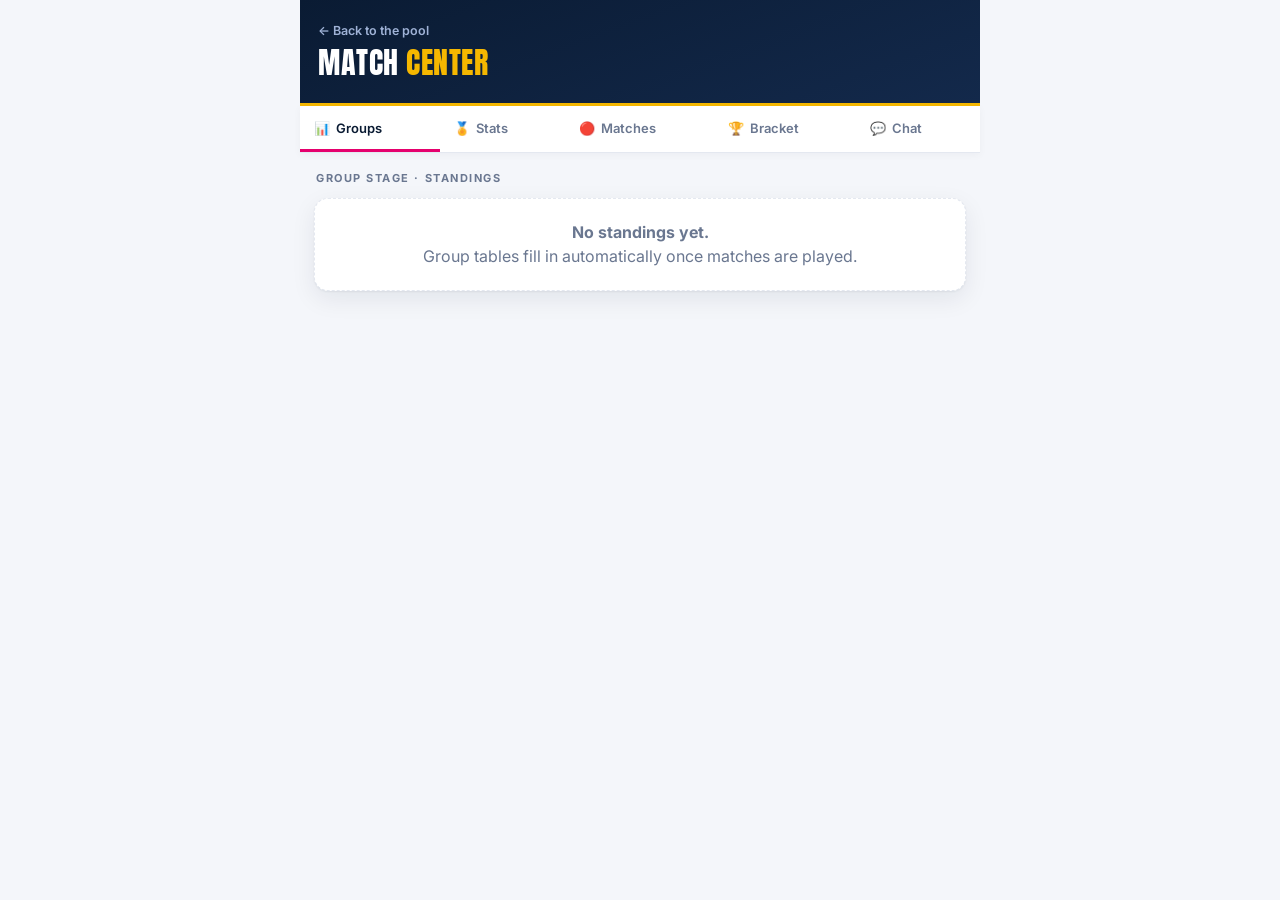
==== features.html @ 84d19846 "Add Match Center (features.html) with real free-tier data - New Match Center page: Groups, Stats, Ma" ====
<!doctype html>
<meta charset="utf-8">
<meta name="viewport" content="width=device-width, initial-scale=1, viewport-fit=cover">
<title>Match Center · World Cup 2026</title>
<link rel="preconnect" href="https://fonts.googleapis.com">
<link rel="preconnect" href="https://fonts.gstatic.com" crossorigin>
<link href="https://fonts.googleapis.com/css2?family=Anton&family=Inter:wght@400;500;600;700;800&display=swap" rel="stylesheet">
<link rel="stylesheet" href="styles/features.css">

<div class="wrap">
  <header class="board">
    <a class="back" href="index.html">← Back to the pool</a>
    <h1>Match <span class="yr">Center</span></h1>
  </header>
  <nav class="tabs" id="tabs" role="tablist"></nav>
  <main id="feature-view"></main>
</div>

<script>
"use strict";

/* ============================================================
   Real data is generated server-side by the GitHub Action
   (scripts/fetch-features.js) into data/*.json, then read here.
   Everything is empty until the tournament is played.
   ============================================================ */

var view = document.getElementById("feature-view");

// ---- small helpers ----
function eyebrow(t){ return '<div class="eyebrow">'+t+'</div>'; }
function emptyState(msg){ return '<div class="empty">'+msg+'</div>'; }
function crest(t){ return t && t.crest ? '<img class="crest" src="'+t.crest+'" alt="" loading="lazy">' : '<span class="crest ph"></span>'; }
function num(x){ return x==null ? '–' : x; }
function sign(x){ if(x==null) return '0'; return (x>0?'+':'')+x; }
function formB(form){
  return '<div class="form-row">'+(form||[]).map(function(x){
    var c=String(x).toLowerCase();
    return '<span class="badge '+c+'">'+x+'</span>';
  }).join("")+'</div>';
}
function fmtDate(s){
  if(!s) return '';
  var d=new Date(s);
  return d.toLocaleDateString(undefined,{month:'short',day:'numeric'})
    +' '+d.toLocaleTimeString(undefined,{hour:'2-digit',minute:'2-digit'});
}
async function loadJSON(url){
  try{ var r=await fetch(url,{cache:'no-store'}); if(!r.ok) return null; return await r.json(); }
  catch(e){ return null; }
}

/* ============================================================
   GROUP STAGE DASHBOARD  (data/standings.json)
   ============================================================ */
async function renderGroups(){
  view.innerHTML = eyebrow('Group stage · standings') + emptyState('Loading…');
  var d = await loadJSON('data/standings.json');
  var groups = d && d.groups || [];
  if(!groups.length){
    view.innerHTML = eyebrow('Group stage · standings')
      + emptyState('<b>No standings yet.</b><br>Group tables fill in automatically once matches are played.');
    return;
  }
  var html = groups.map(function(g){
    var rows = (g.table||[]).map(function(t,i){
      return '<tr class="'+(i<2?'qual':'')+'">'
        +'<td class="lft pos">'+(i+1)+'</td>'
        +'<td class="lft"><span class="tm">'+crest(t)+(t.name||t.tla||'')+'</span></td>'
        +'<td class="nums">'+num(t.played)+'</td>'
        +'<td class="nums">'+sign(t.gd)+'</td>'
        +'<td class="nums pts">'+num(t.points)+'</td>'
        +'<td>'+formB(t.form)+'</td></tr>';
    }).join("");
    return '<section class="card group"><h3><span class="tag">Group '+g.name+'</span></h3>'
      +'<table class="standings"><thead><tr><th class="lft">#</th><th class="lft">Team</th>'
      +'<th>P</th><th>GD</th><th>Pts</th><th>Form</th></tr></thead><tbody>'+rows+'</tbody></table></section>';
  }).join("");
  view.innerHTML = eyebrow('Group stage · standings') + html;
}

/* ============================================================
   GLOBAL STATS  (data/scorers.json) — cards have no free source
   ============================================================ */
function lb(title, rows, fmt){
  var body = rows.map(function(r,i){
    var medal = i<3 ? ["🥇","🥈","🥉"][i] : (i+1);
    return '<div class="lb-row'+(i<3?' top':'')+'"><div class="lb-rank">'+medal+'</div>'
      +'<div class="lb-who"><div class="nm">'+(r.name||'')+'</div><div class="tm">'+crest(r)+' '+(r.team||'')+'</div></div>'
      +'<div class="lb-val">'+fmt(r)+'</div></div>';
  }).join("");
  return '<section class="card lb"><h3>'+title+'</h3>'+body+'</section>';
}
function lbEmpty(title, msg){
  return '<section class="card lb"><h3>'+title+'</h3><div class="lb-empty">'+msg+'</div></section>';
}
async function renderStats(){
  view.innerHTML = eyebrow('Global stats · leaderboards') + emptyState('Loading…');
  var d = await loadJSON('data/scorers.json');
  var s = d && d.scorers || [];
  var scorers = s.filter(function(x){return x.goals>0;}).sort(function(a,b){return b.goals-a.goals;}).slice(0,10);
  var assists = s.filter(function(x){return x.assists>0;}).sort(function(a,b){return b.assists-a.assists;}).slice(0,10);
  var html = eyebrow('Global stats · leaderboards');
  html += scorers.length ? lb('⚽ Top scorers', scorers, function(r){return r.goals+'<small>g</small>';})
                         : lbEmpty('⚽ Top scorers', 'No goals scored yet.');
  html += assists.length ? lb('🅰️ Top assists', assists, function(r){return r.assists+'<small>a</small>';})
                         : lbEmpty('🅰️ Top assists', 'No assists recorded yet.');
  html += lbEmpty('🟨 Most cards', 'Card stats aren’t available on the free data plan.');
  view.innerHTML = html;
}

/* ============================================================
   MATCH HUB  (data/matches.json) — real fixtures/results.
   Lineups & minute-by-minute timelines need a premium source.
   ============================================================ */
function matchRow(m){
  var hs=m.home.score, as=m.away.score, played = hs!=null && as!=null;
  var live = m.status==='IN_PLAY' || m.status==='PAUSED';
  var st = live ? '🔴 LIVE' : (m.status==='FINISHED' ? 'FT' : fmtDate(m.utcDate));
  var winH = m.winner==='HOME_TEAM', winA = m.winner==='AWAY_TEAM';
  return '<div class="mrow">'
    +'<div class="mt'+(winH?' win':'')+'">'+crest(m.home)+'<span class="nm">'+(m.home.name||'TBD')+'</span></div>'
    +'<div class="msc">'+(played ? hs+' – '+as : 'v')+'<div class="mst'+(live?' live':'')+'">'+st+'</div></div>'
    +'<div class="mt rev'+(winA?' win':'')+'">'+crest(m.away)+'<span class="nm">'+(m.away.name||'TBD')+'</span></div>'
    +'</div>';
}
async function renderHub(){
  view.innerHTML = eyebrow('Matches') + emptyState('Loading…');
  var d = await loadJSON('data/matches.json');
  var ms = d && d.matches || [];
  if(!ms.length){
    view.innerHTML = eyebrow('Matches')
      + emptyState('<b>No fixtures yet.</b><br>Matches appear here as soon as the schedule is published.');
    return;
  }
  ms = ms.slice().sort(function(a,b){ return new Date(a.utcDate)-new Date(b.utcDate); });
  // Show live/today first by simple date order; cap the list so it stays light.
  var rows = ms.slice(0,60).map(matchRow).join("");
  view.innerHTML = eyebrow('Matches · fixtures & results')
    + '<div class="card note">🔴 Live lineups and minute-by-minute timelines aren’t available on the free data plan — showing real fixtures, scores and status instead.</div>'
    + '<div class="match-list">' + rows + '</div>';
}

/* ============================================================
   TOURNAMENT BRACKET — official 2026 structure (placeholder
   seeds). Real knockout results slot in once that stage begins.
   ============================================================ */
var BRACKET = {
  left: {
    "Round of 32": [["1E","3ABCDF","M74"],["1I","3CDFGH","M77"],["2A","2B","M73"],["1F","2C","M75"],["2K","2L","M83"],["1H","2J","M84"],["1D","3BEFIJ","M81"],["1G","3AEHIJ","M82"]],
    "Round of 16": [["W74","W77","M89"],["W73","W75","M90"],["W83","W84","M93"],["W81","W82","M94"]],
    "Quarter-final": [["W89","W90","M97"],["W93","W94","M98"]],
    "Semi-final": [["W97","W98","M101"]]
  },
  right: {
    "Semi-final": [["W99","W100","M102"]],
    "Quarter-final": [["W91","W92","M99"],["W95","W96","M100"]],
    "Round of 16": [["W76","W78","M91"],["W79","W80","M92"],["W86","W88","M95"],["W85","W87","M96"]],
    "Round of 32": [["1C","2F","M76"],["2E","2I","M78"],["1A","3CEFHI","M79"],["1L","3EHIJK","M80"],["1J","2H","M86"],["2D","2G","M88"],["1B","3EFGIJ","M85"],["1K","3DEIJL","M87"]]
  },
  final: ["W101","W102","M104"]
};
function matchBox(m, isFinal){
  var o=m[3]||{}, s1=(o.s1!=null?o.s1:"–"), s2=(o.s2!=null?o.s2:"–");
  return '<div class="match'+(isFinal?' final-match':'')+'">'
    +'<div class="slot'+(o.winner==="a"?" win":"")+'"><span class="nm">'+m[0]+'</span><span class="sc">'+s1+'</span></div>'
    +'<div class="slot'+(o.winner==="b"?" win":"")+'"><span class="nm">'+m[1]+'</span><span class="sc">'+s2+'</span></div>'
    +'<div class="mcode">'+m[2]+'</div></div>';
}
function column(title, matches){
  return '<div class="round"><div class="round-title">'+title+'</div>'
    + matches.map(function(m){return matchBox(m,false);}).join("") + '</div>';
}
function renderBracket(){
  var L=BRACKET.left, R=BRACKET.right;
  var cols = [
    column("Round of 32", L["Round of 32"]),
    column("Round of 16", L["Round of 16"]),
    column("Quarter-final", L["Quarter-final"]),
    column("Semi-final", L["Semi-final"]),
    '<div class="round center"><div class="final-label">🏆 Final</div>'+matchBox(BRACKET.final,true)+'</div>',
    column("Semi-final", R["Semi-final"]),
    column("Quarter-final", R["Quarter-final"]),
    column("Round of 16", R["Round of 16"]),
    column("Round of 32", R["Round of 32"])
  ];
  view.innerHTML = eyebrow('Knockout bracket · official 2026 structure')
    + '<div class="card note">Seeds (e.g. <b>1E</b> = winner of Group E, <b>3ABCDF</b> = a third-placed team) and results fill in as the knockout stage is played.</div>'
    + '<div class="bracket-wrap"><div class="bracket">'+cols.join("")+'</div></div>';
}

/* ============================================================
   CHAT — local only (no backend). Messages live in this browser.
   ============================================================ */
var ME = "You";
var CHAT = [];   // starts empty — no fake messages
function pad2(n){ n=""+n; return n.length<2?"0"+n:n; }
function nowHM(){ var d=new Date(); return pad2(d.getHours())+":"+pad2(d.getMinutes()); }
function escapeHtml(s){ return s.replace(/[&<>"]/g,function(c){return {"&":"&amp;","<":"&lt;",">":"&gt;",'"':"&quot;"}[c];}); }
function msgNode(m){
  return '<div class="msg'+(m.user===ME?" me":"")+'"><div class="meta"><b>'+m.user+'</b> · '+m.ts+'</div>'
    +'<div class="txt">'+escapeHtml(m.text)+'</div></div>';
}
function renderChat(){
  var msgs = CHAT.length ? CHAT.map(msgNode).join("") : '<div class="chat-hint">No messages yet — say something! (Stored only in this browser.)</div>';
  view.innerHTML = eyebrow('Pool chat · local only')
    +'<div class="chat"><div class="chat-msgs" id="chatMsgs">'+msgs+'</div>'
    +'<form class="chat-input" id="chatForm">'
    +'<input id="chatIn" type="text" placeholder="Message the pool…" autocomplete="off" maxlength="240">'
    +'<button type="submit">Send</button></form></div>';
  var box=document.getElementById("chatMsgs"); box.scrollTop=box.scrollHeight;
  document.getElementById("chatForm").onsubmit=function(e){
    e.preventDefault();
    var inp=document.getElementById("chatIn"), txt=inp.value.trim(); if(!txt) return;
    CHAT.push({user:ME,ts:nowHM(),text:txt}); inp.value="";
    var b=document.getElementById("chatMsgs");
    if(CHAT.length===1) b.innerHTML="";
    b.insertAdjacentHTML("beforeend", msgNode(CHAT[CHAT.length-1]));
    b.scrollTop=b.scrollHeight; inp.focus();
  };
}

/* ============================================================
   TABS / ROUTER
   ============================================================ */
function renderSoon(tab){ return function(){ view.innerHTML = emptyState('<b>'+tab.icon+' '+tab.label+'</b><br>Coming soon.'); }; }
var TABS = [
  {key:"groups",  label:"Groups",    icon:"📊", render:renderGroups},
  {key:"stats",   label:"Stats",     icon:"🏅", render:renderStats},
  {key:"hub",     label:"Matches",   icon:"🔴", render:renderHub},
  {key:"bracket", label:"Bracket",   icon:"🏆", render:renderBracket},
  {key:"chat",    label:"Chat",      icon:"💬", render:renderChat}
];
var nav = document.getElementById("tabs");
function show(key){
  var tab = TABS.filter(function(t){return t.key===key;})[0] || TABS[0];
  [].forEach.call(nav.children, function(b){ b.setAttribute("aria-selected", b.dataset.tab===tab.key?"true":"false"); });
  location.hash = tab.key;
  (tab.render || renderSoon(tab))();
  window.scrollTo(0,0);
}
TABS.forEach(function(t){
  var b=document.createElement("button");
  b.dataset.tab=t.key; b.setAttribute("role","tab");
  b.innerHTML='<span class="ico">'+t.icon+'</span>'+t.label;
  b.onclick=function(){ show(t.key); };
  nav.appendChild(b);
});
var start=(location.hash||"").replace("#","");
show(TABS.some(function(t){return t.key===start;}) ? start : "groups");
</script>
---- styles/features.css ----
/* ============================================================
   features.css — shared styles for the Match Center page.
   Reuses the same color tokens as the pool page for a consistent look.
   ============================================================ */
:root{
  --ink:#0A1B33; --ink-2:#13294B; --surface:#FFFFFF; --paper:#F4F6FA;
  --line:#E4E8F0; --muted:#6A7790; --gold:#F5B700; --green:#16B57F;
  --pink:#E5006D; --blue:#2F6BFF; --red:#E5484D;
  --shadow:0 1px 2px rgba(10,27,51,.06), 0 8px 24px rgba(10,27,51,.08);
}
*{box-sizing:border-box}
html,body{margin:0}
body{
  font-family:Inter,system-ui,-apple-system,Segoe UI,Roboto,sans-serif;
  color:var(--ink); background:var(--paper); line-height:1.45;
  -webkit-font-smoothing:antialiased;
}
.wrap{max-width:680px;margin:0 auto;min-height:100vh;background:var(--paper)}
.nums{font-variant-numeric:tabular-nums}

/* ---- Header ---- */
header.board{
  background:linear-gradient(160deg,var(--ink),var(--ink-2));
  color:#fff; padding:18px; border-bottom:3px solid var(--gold);
}
header.board h1{font-family:Anton,Inter,sans-serif;font-weight:400;margin:0;
  font-size:30px;letter-spacing:.5px;text-transform:uppercase}
header.board .yr{color:var(--gold)}
header.board a.back{color:#9FB2D6;text-decoration:none;font-size:12.5px;font-weight:600}

/* ---- Tabs (scrollable on mobile) ---- */
nav.tabs{position:sticky;top:0;z-index:20;display:flex;overflow-x:auto;
  background:var(--surface);border-bottom:1px solid var(--line);
  box-shadow:0 2px 8px rgba(10,27,51,.04);scrollbar-width:none}
nav.tabs::-webkit-scrollbar{display:none}
nav.tabs button{flex:1 0 auto;appearance:none;border:0;background:none;cursor:pointer;
  padding:13px 14px 11px;font:inherit;font-weight:600;font-size:13px;color:var(--muted);
  border-bottom:3px solid transparent;white-space:nowrap;display:flex;gap:6px;align-items:center}
nav.tabs button[aria-selected="true"]{color:var(--ink);border-bottom-color:var(--pink)}

main{padding:16px 14px 48px}
.eyebrow{font-size:11px;letter-spacing:.14em;text-transform:uppercase;
  color:var(--muted);font-weight:700;margin:2px 2px 12px}
.empty{background:var(--surface);border:1px dashed var(--line);border-radius:14px;
  padding:22px;text-align:center;color:var(--muted);box-shadow:var(--shadow)}
.card{background:var(--surface);border:1px solid var(--line);border-radius:14px;
  box-shadow:var(--shadow);margin-bottom:14px;overflow:hidden}

/* ---- Form / result badges (shared) ---- */
.badge{display:inline-flex;align-items:center;justify-content:center;width:20px;height:20px;
  border-radius:6px;font-size:11px;font-weight:800;color:#fff}
.badge.w{background:var(--green)} .badge.d{background:#9AA7BD} .badge.l{background:var(--red)}

/* ============================================================
   1) GROUP STAGE DASHBOARD
   ============================================================ */
.group{padding:12px 14px}
.group h3{margin:0 0 8px;font-size:14px;display:flex;align-items:center;gap:8px}
.group h3 .tag{background:var(--ink);color:#fff;border-radius:6px;font-size:11px;
  padding:2px 8px;font-family:Anton}
table.standings{width:100%;border-collapse:collapse;font-size:13px}
table.standings th{font-size:10.5px;text-transform:uppercase;letter-spacing:.08em;
  color:var(--muted);text-align:right;padding:4px 6px;font-weight:700}
table.standings th.lft,table.standings td.lft{text-align:left}
table.standings td{padding:7px 6px;text-align:right;border-top:1px solid var(--line)}
table.standings tr.qual td{background:rgba(22,181,127,.06)}
table.standings .pos{color:var(--muted);font-weight:700;width:18px}
table.standings .tm{display:flex;align-items:center;gap:7px;font-weight:600}
table.standings .pts{font-weight:800}
.form-row{display:flex;gap:3px;justify-content:flex-end}
.hint{font-size:11px;color:var(--muted);margin-top:8px;display:flex;gap:6px;align-items:center}
.hint .dot{width:7px;height:7px;border-radius:50%;background:var(--gold)}
.hint.go .dot{background:var(--green)}

/* ============================================================
   3) TOURNAMENT BRACKET
   Desktop: horizontal mirrored layout (R32 → … → Final → … → R32).
   Mobile : rounds stack vertically.
   ============================================================ */
.bracket-wrap{overflow-x:auto;-webkit-overflow-scrolling:touch;padding:4px 2px 12px}
.bracket{display:flex;gap:10px;align-items:stretch;min-width:min-content}
.round{display:flex;flex-direction:column;justify-content:space-around;gap:8px;min-width:128px}
.round.center{justify-content:center;min-width:150px}
.round-title{font-size:10px;text-transform:uppercase;letter-spacing:.08em;
  color:var(--muted);font-weight:700;text-align:center;margin-bottom:2px}
.match{background:var(--surface);border:1px solid var(--line);border-radius:10px;
  box-shadow:var(--shadow);overflow:hidden}
.match .slot{display:flex;align-items:center;gap:6px;padding:6px 8px;font-size:12px;font-weight:600}
.match .slot + .slot{border-top:1px solid var(--line)}
.match .slot .nm{flex:1;white-space:nowrap;overflow:hidden;text-overflow:ellipsis}
.match .slot .sc{font-variant-numeric:tabular-nums;color:var(--muted);min-width:16px;text-align:center}
.match .slot.win{background:rgba(22,181,127,.12)}
.match .slot.win .nm{font-weight:800;color:var(--ink)}
.match .mcode{font-size:9px;color:var(--muted);text-align:center;padding:2px 0 3px}
.match.final-match{border-color:var(--gold);box-shadow:0 0 0 2px rgba(245,183,0,.25),var(--shadow)}
.final-label{text-align:center;font-family:Anton,Inter,sans-serif;font-size:18px;margin:0 0 6px}

@media (max-width:760px){
  .bracket{flex-direction:column}
  .round{min-width:0;width:100%;justify-content:flex-start;gap:8px;
    border-top:1px solid var(--line);padding-top:10px}
  .round:first-child{border-top:0}
  .round-title{text-align:left;font-size:12px;color:var(--ink)}
}

/* ============================================================
   4) GLOBAL STATS (leaderboards)
   ============================================================ */
.lb{padding:4px 0 6px}
.lb h3{margin:10px 14px 4px;font-size:14px}
.lb-row{display:flex;align-items:center;gap:10px;padding:8px 14px;border-top:1px solid var(--line)}
.lb h3 + .lb-row{border-top:0}
.lb-rank{width:26px;text-align:center;font-weight:800;color:var(--muted);font-size:14px}
.lb-who{flex:1;min-width:0}
.lb-who .nm{font-weight:700;font-size:13px;white-space:nowrap;overflow:hidden;text-overflow:ellipsis}
.lb-who .tm{font-size:11px;color:var(--muted)}
.lb-val{font-family:Anton,Inter,sans-serif;font-size:18px}
.lb-val small{font-size:10px;color:var(--muted);margin-left:1px}
.lb-row.top{background:rgba(245,183,0,.07)}
.lb-row.top .lb-val{color:var(--pink)}
.cy,.cr{display:inline-block;min-width:18px;text-align:center;border-radius:5px;
  font-size:12px;font-weight:800;padding:1px 4px;margin-left:3px}
.cy{background:#FCE38A;color:#7a5b00} .cr{background:#F2B8BA;color:#8a1418}

/* ============================================================
   1) LIVE MATCH HUB
   ============================================================ */
.mchips{display:flex;gap:8px;overflow-x:auto;padding-bottom:10px;scrollbar-width:none}
.mchips::-webkit-scrollbar{display:none}
.mchip{flex:0 0 auto;border:1px solid var(--line);background:var(--surface);border-radius:999px;
  padding:6px 12px;font:inherit;font-weight:700;font-size:13px;cursor:pointer}
.mchip.on{border-color:var(--pink);color:var(--ink);box-shadow:0 0 0 2px rgba(229,0,109,.15)}
.hub{padding:14px}
.hub-score{display:flex;align-items:center;justify-content:space-between;gap:8px;margin-bottom:6px}
.hs-team{display:flex;flex-direction:column;align-items:center;gap:4px;flex:1;font-size:26px}
.hs-team span{font-size:12px;font-weight:700;text-align:center}
.hs-sc{font-family:Anton,Inter,sans-serif;font-size:30px;text-align:center;line-height:1}
.hs-sc small{color:var(--muted)}
.hs-st{font-size:11px;color:var(--red);font-weight:700;font-family:Inter,sans-serif;margin-top:4px}
.lineups{display:flex;gap:10px;border-top:1px solid var(--line);padding-top:12px}
.lineup{flex:1;min-width:0}
.lu-team{font-weight:800;font-size:12px;margin-bottom:6px}
.pos{margin-bottom:7px}
.pos-l{display:block;font-size:9.5px;letter-spacing:.08em;text-transform:uppercase;
  color:var(--muted);font-weight:700;margin-bottom:3px}
.pl{display:inline-block;font-size:11.5px;background:var(--paper);border:1px solid var(--line);
  border-radius:6px;padding:2px 6px;margin:0 3px 3px 0}
.tl-title{font-weight:800;font-size:12px;margin:14px 0 6px;border-top:1px solid var(--line);padding-top:12px}
.timeline{display:flex;flex-direction:column;gap:4px}
.ev{display:flex;align-items:center;gap:8px;font-size:12.5px;padding:5px 8px;border-radius:8px}
.ev .min{font-variant-numeric:tabular-nums;color:var(--muted);min-width:30px;font-weight:700}
.ev.goal{background:rgba(22,181,127,.12);font-weight:700}
.ev.a{flex-direction:row-reverse;text-align:right}

/* ============================================================
   5) CHAT FEED
   ============================================================ */
.chat{display:flex;flex-direction:column;height:62vh;background:var(--surface);
  border:1px solid var(--line);border-radius:14px;box-shadow:var(--shadow);overflow:hidden}
.chat-msgs{flex:1;overflow-y:auto;padding:12px;display:flex;flex-direction:column;gap:8px}
.msg{max-width:82%;align-self:flex-start;background:var(--paper);border:1px solid var(--line);
  border-radius:12px;padding:7px 10px}
.msg.me{align-self:flex-end;background:rgba(229,0,109,.08);border-color:rgba(229,0,109,.25)}
.msg .meta{font-size:10.5px;color:var(--muted);margin-bottom:2px}
.msg .txt{font-size:13.5px;word-wrap:break-word}
.chat-input{display:flex;gap:8px;padding:10px;border-top:1px solid var(--line);background:var(--surface)}
.chat-input input{flex:1;border:1px solid var(--line);border-radius:999px;padding:9px 14px;font:inherit}
.chat-input input:focus{outline:none;border-color:var(--pink)}
.chat-input button{border:0;background:var(--pink);color:#fff;font-weight:700;
  border-radius:999px;padding:9px 16px;cursor:pointer;font:inherit}
.chat-hint{color:var(--muted);text-align:center;font-size:13px;margin:auto;padding:20px}

/* ============================================================
   SHARED: crests, info notes, empty leaderboards
   ============================================================ */
.crest{width:18px;height:18px;object-fit:contain;vertical-align:middle;border-radius:2px}
.crest.ph{display:inline-block;background:var(--line)}
.card.note{padding:11px 14px;font-size:12px;color:var(--muted);line-height:1.5}
.lb-empty{padding:16px 14px;color:var(--muted);font-size:13px;text-align:center}

/* Match list (real fixtures/results) */
.match-list{display:flex;flex-direction:column;gap:8px}
.mrow{display:flex;align-items:center;gap:8px;background:var(--surface);border:1px solid var(--line);
  border-radius:12px;box-shadow:var(--shadow);padding:10px 12px}
.mt{flex:1;display:flex;align-items:center;gap:7px;min-width:0;font-size:13px;font-weight:600}
.mt.rev{flex-direction:row-reverse;text-align:right}
.mt .nm{white-space:nowrap;overflow:hidden;text-overflow:ellipsis}
.mt.win .nm{font-weight:800}
.msc{flex:0 0 auto;text-align:center;font-family:Anton,Inter,sans-serif;font-size:18px;min-width:58px;line-height:1}
.mst{font-family:Inter,sans-serif;font-size:10px;font-weight:700;color:var(--muted);margin-top:3px}
.mst.live{color:var(--red)}
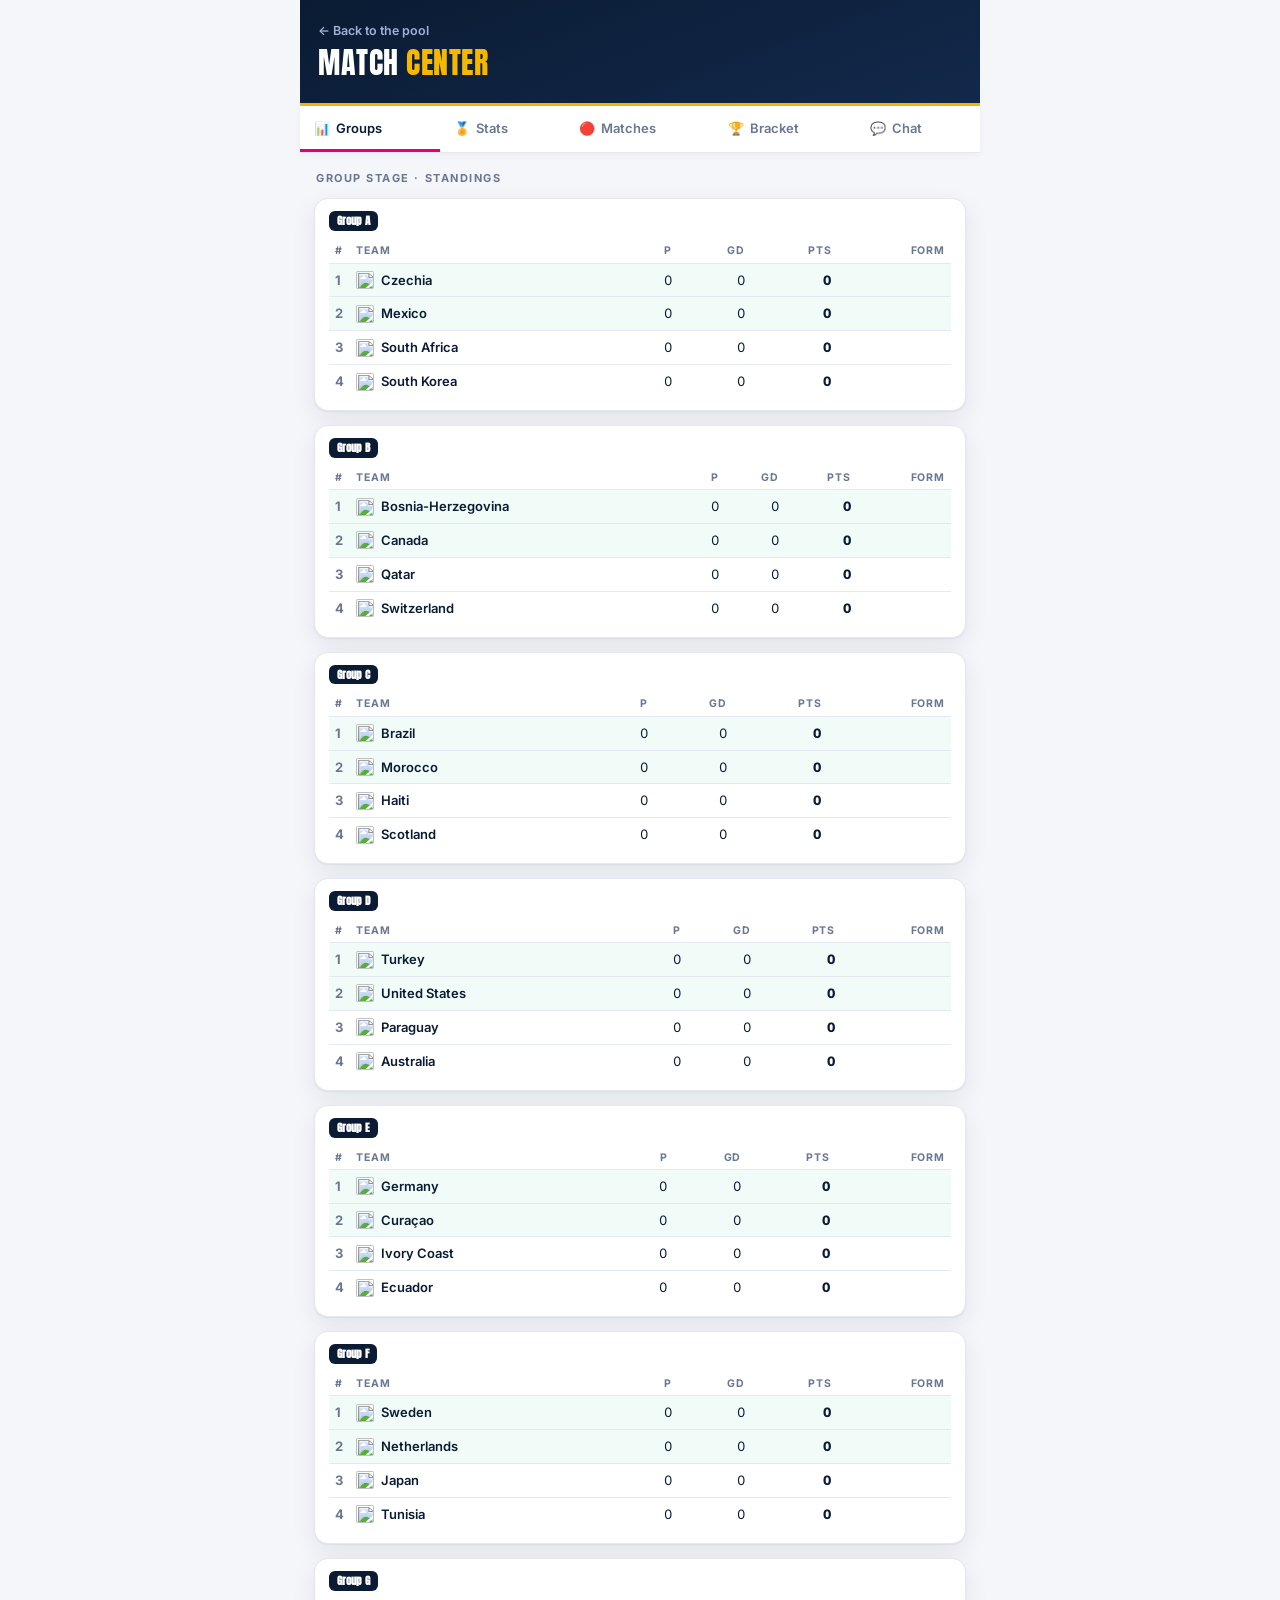
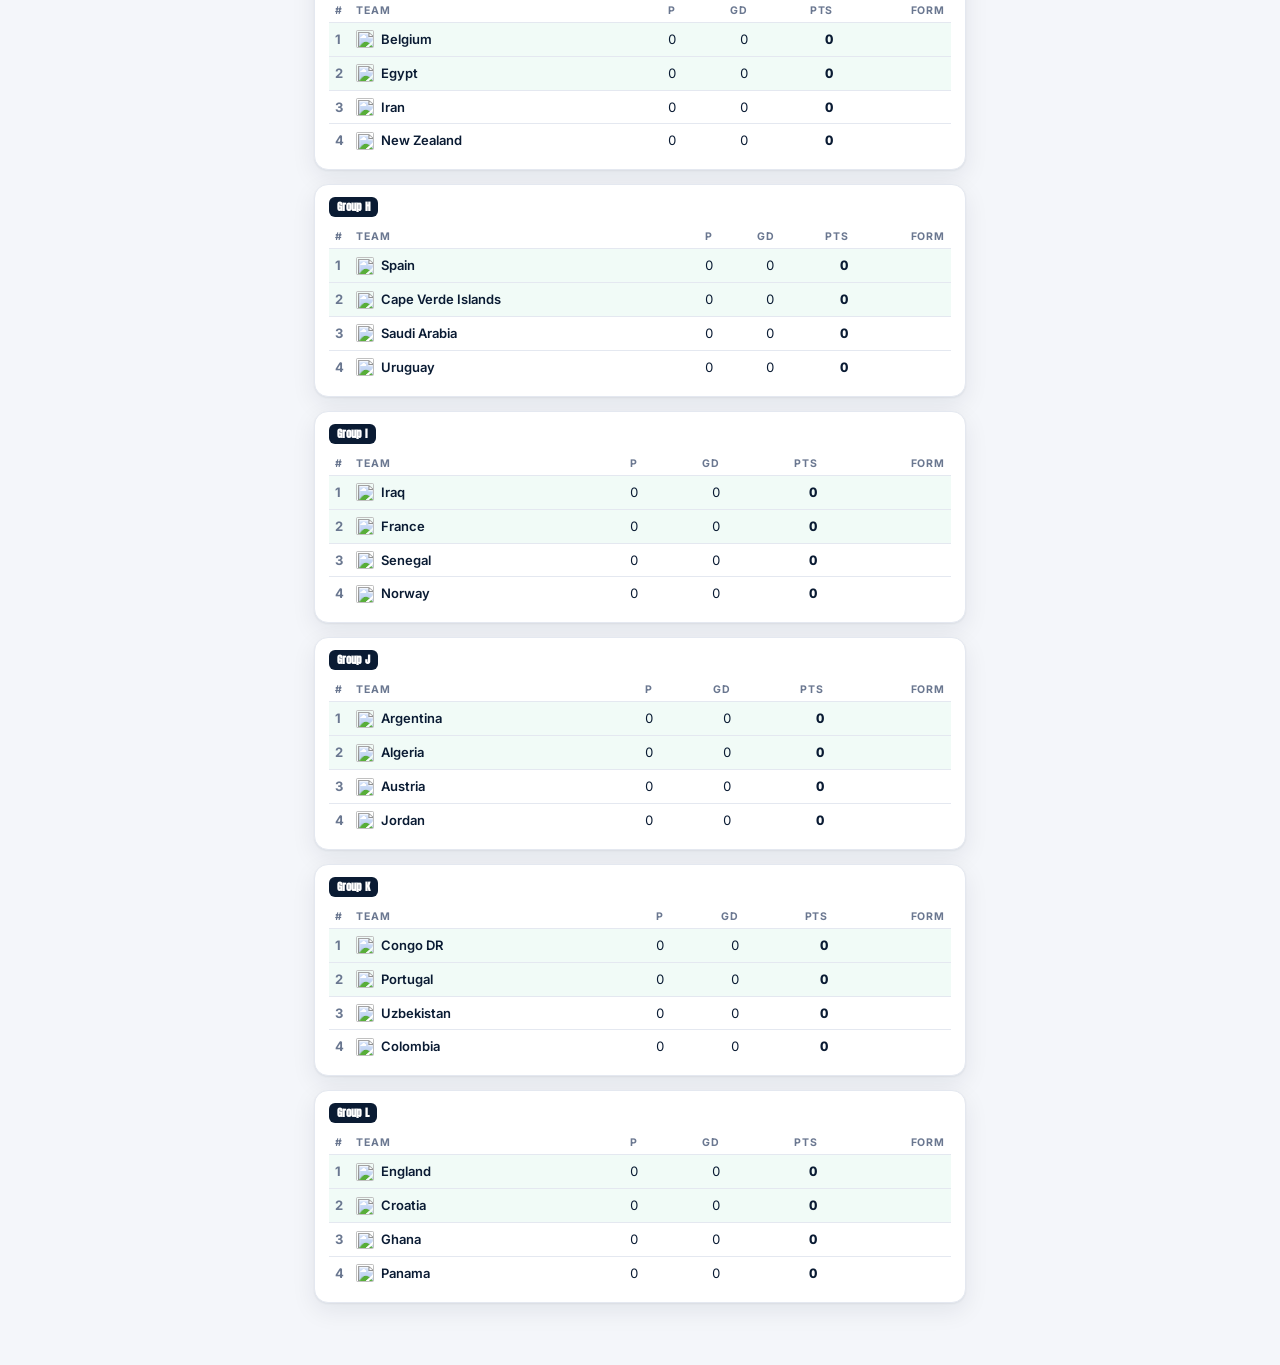
==== commit 6e815e81: "Remove premium-only features from Match Center - Drop the card leaderboard (Stats) and lineup/timeli" ====
--- a/features.html
+++ b/features.html
@@ -105,13 +105,11 @@
                          : lbEmpty('⚽ Top scorers', 'No goals scored yet.');
   html += assists.length ? lb('🅰️ Top assists', assists, function(r){return r.assists+'<small>a</small>';})
                          : lbEmpty('🅰️ Top assists', 'No assists recorded yet.');
-  html += lbEmpty('🟨 Most cards', 'Card stats aren’t available on the free data plan.');
   view.innerHTML = html;
 }
 
 /* ============================================================
-   MATCH HUB  (data/matches.json) — real fixtures/results.
-   Lineups & minute-by-minute timelines need a premium source.
+   MATCHES  (data/matches.json) — real fixtures, scores & status.
    ============================================================ */
 function matchRow(m){
   var hs=m.home.score, as=m.away.score, played = hs!=null && as!=null;
@@ -137,7 +135,6 @@
   // Show live/today first by simple date order; cap the list so it stays light.
   var rows = ms.slice(0,60).map(matchRow).join("");
   view.innerHTML = eyebrow('Matches · fixtures & results')
-    + '<div class="card note">🔴 Live lineups and minute-by-minute timelines aren’t available on the free data plan — showing real fixtures, scores and status instead.</div>'
     + '<div class="match-list">' + rows + '</div>';
 }
 
--- a/styles/features.css
+++ b/styles/features.css
@@ -123,37 +123,7 @@
 .cy{background:#FCE38A;color:#7a5b00} .cr{background:#F2B8BA;color:#8a1418}
 
 /* ============================================================
-   1) LIVE MATCH HUB
-   ============================================================ */
-.mchips{display:flex;gap:8px;overflow-x:auto;padding-bottom:10px;scrollbar-width:none}
-.mchips::-webkit-scrollbar{display:none}
-.mchip{flex:0 0 auto;border:1px solid var(--line);background:var(--surface);border-radius:999px;
-  padding:6px 12px;font:inherit;font-weight:700;font-size:13px;cursor:pointer}
-.mchip.on{border-color:var(--pink);color:var(--ink);box-shadow:0 0 0 2px rgba(229,0,109,.15)}
-.hub{padding:14px}
-.hub-score{display:flex;align-items:center;justify-content:space-between;gap:8px;margin-bottom:6px}
-.hs-team{display:flex;flex-direction:column;align-items:center;gap:4px;flex:1;font-size:26px}
-.hs-team span{font-size:12px;font-weight:700;text-align:center}
-.hs-sc{font-family:Anton,Inter,sans-serif;font-size:30px;text-align:center;line-height:1}
-.hs-sc small{color:var(--muted)}
-.hs-st{font-size:11px;color:var(--red);font-weight:700;font-family:Inter,sans-serif;margin-top:4px}
-.lineups{display:flex;gap:10px;border-top:1px solid var(--line);padding-top:12px}
-.lineup{flex:1;min-width:0}
-.lu-team{font-weight:800;font-size:12px;margin-bottom:6px}
-.pos{margin-bottom:7px}
-.pos-l{display:block;font-size:9.5px;letter-spacing:.08em;text-transform:uppercase;
-  color:var(--muted);font-weight:700;margin-bottom:3px}
-.pl{display:inline-block;font-size:11.5px;background:var(--paper);border:1px solid var(--line);
-  border-radius:6px;padding:2px 6px;margin:0 3px 3px 0}
-.tl-title{font-weight:800;font-size:12px;margin:14px 0 6px;border-top:1px solid var(--line);padding-top:12px}
-.timeline{display:flex;flex-direction:column;gap:4px}
-.ev{display:flex;align-items:center;gap:8px;font-size:12.5px;padding:5px 8px;border-radius:8px}
-.ev .min{font-variant-numeric:tabular-nums;color:var(--muted);min-width:30px;font-weight:700}
-.ev.goal{background:rgba(22,181,127,.12);font-weight:700}
-.ev.a{flex-direction:row-reverse;text-align:right}
-
-/* ============================================================
-   5) CHAT FEED
+   CHAT FEED
    ============================================================ */
 .chat{display:flex;flex-direction:column;height:62vh;background:var(--surface);
   border:1px solid var(--line);border-radius:14px;box-shadow:var(--shadow);overflow:hidden}
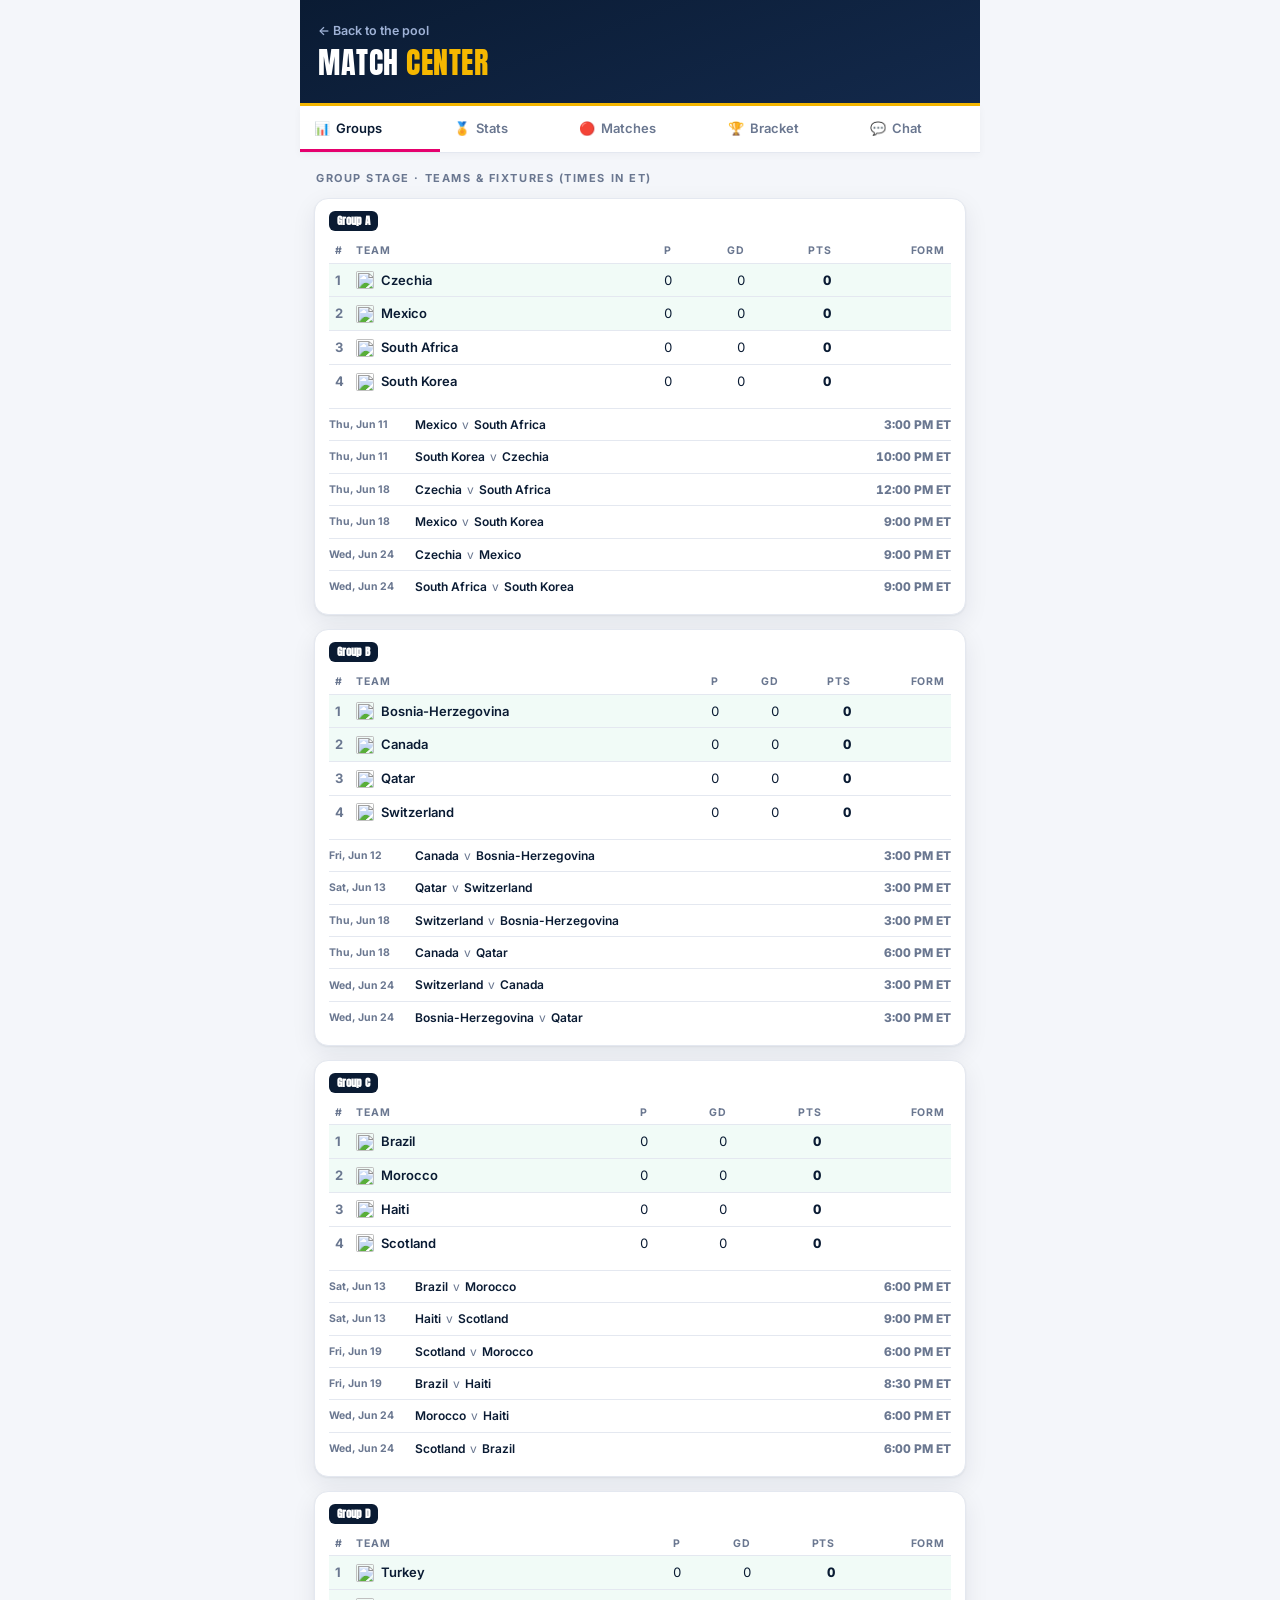
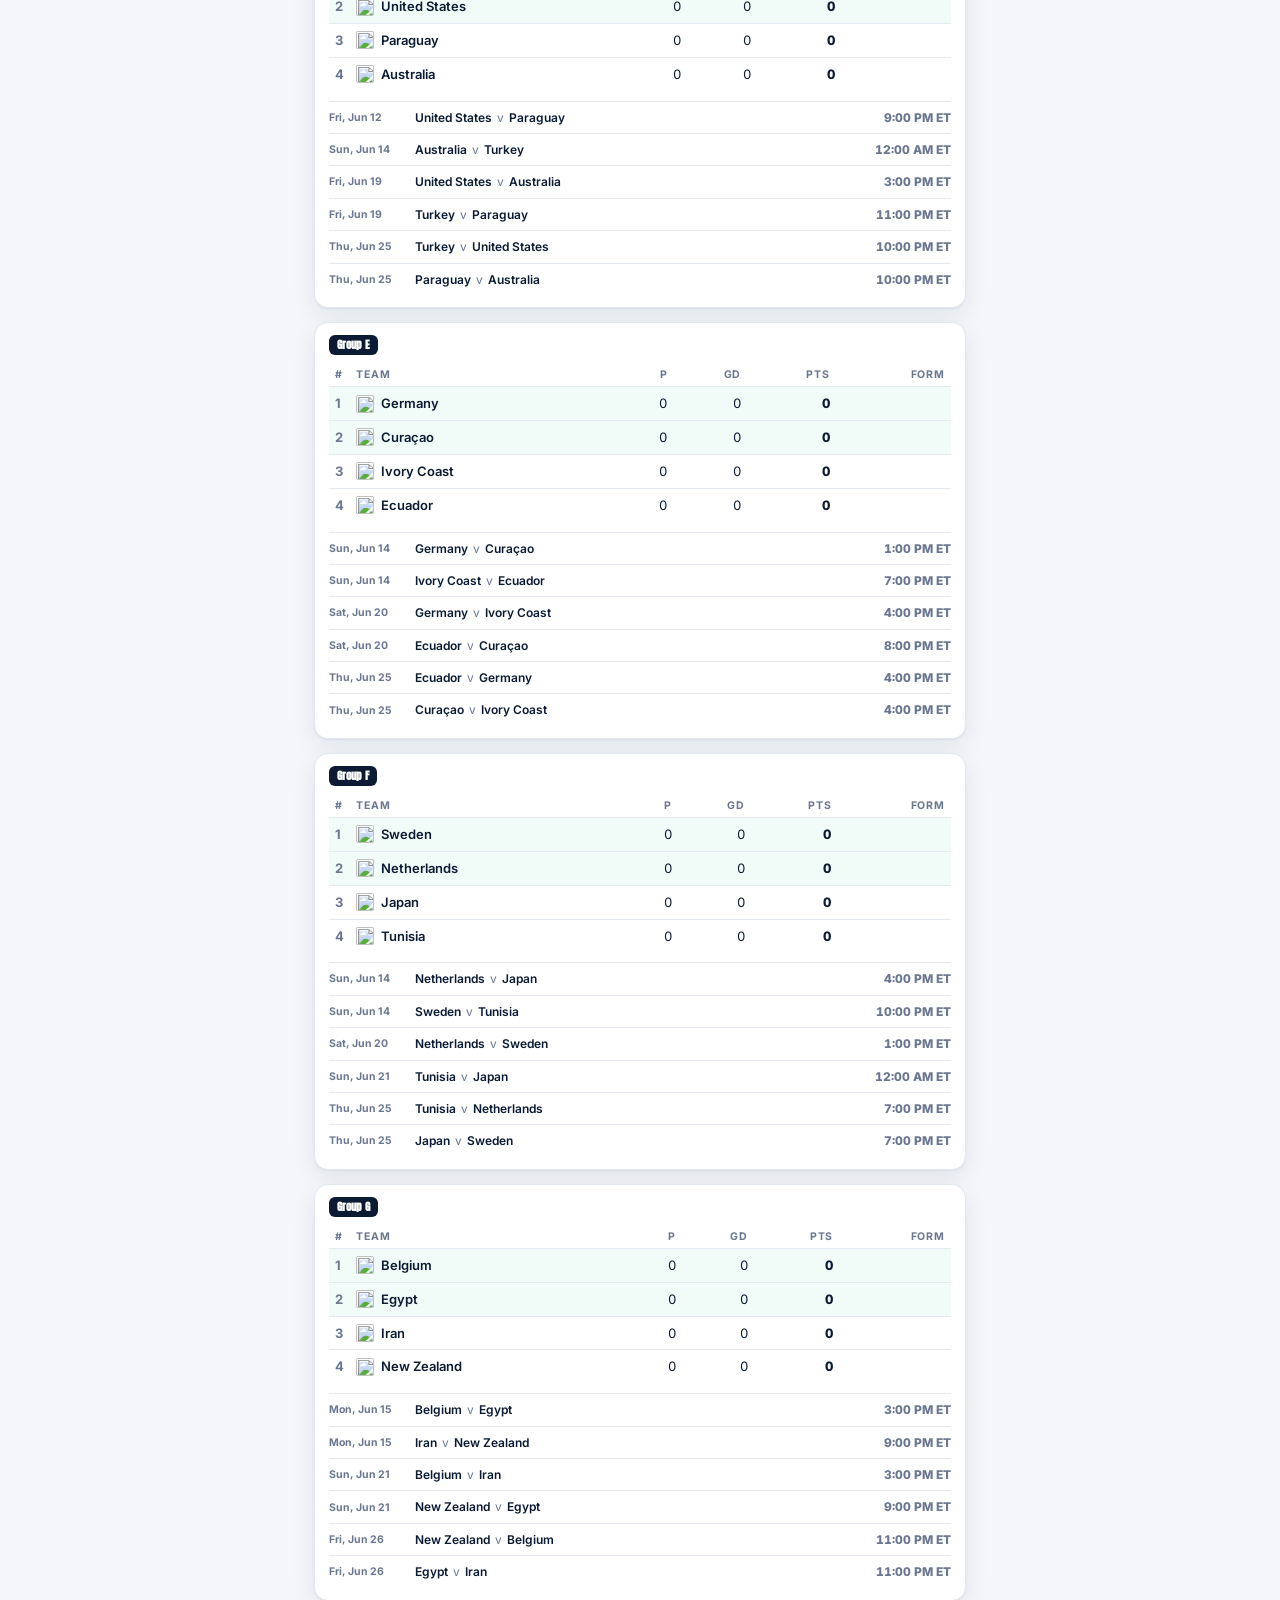
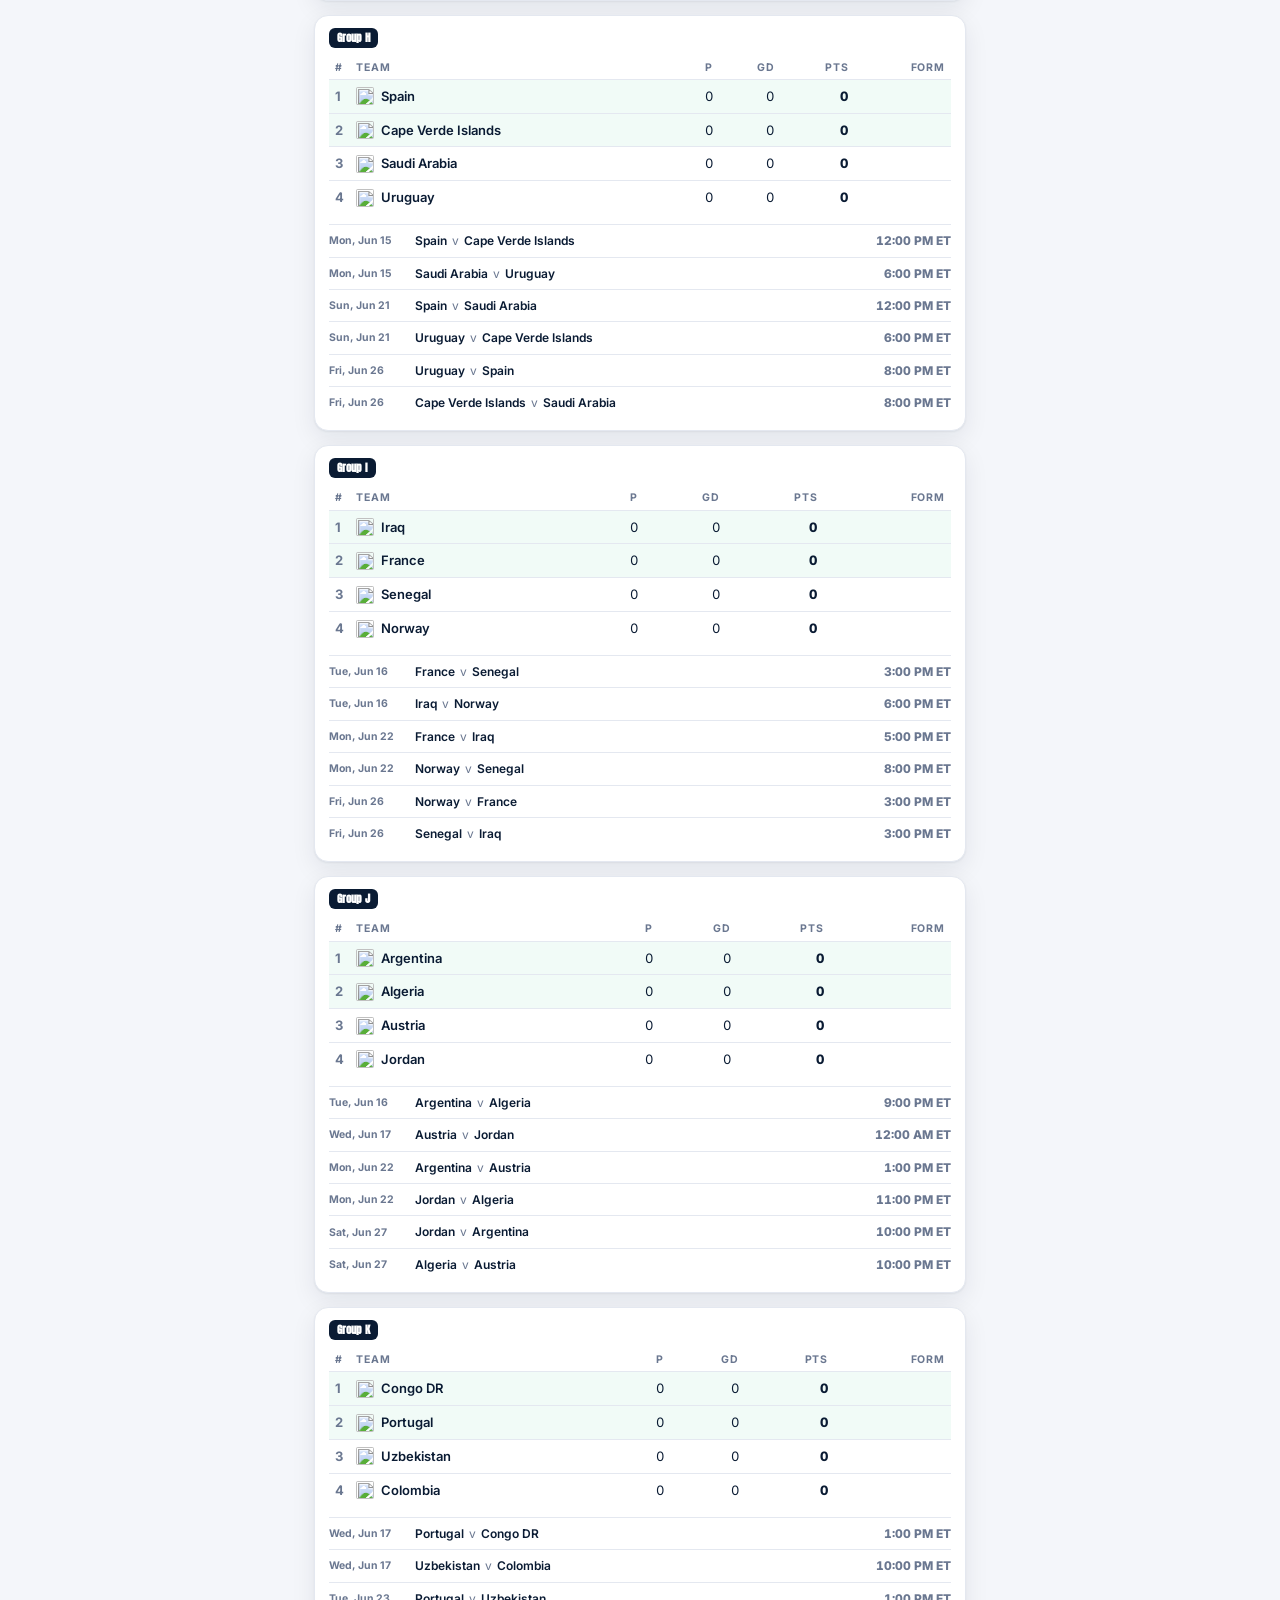
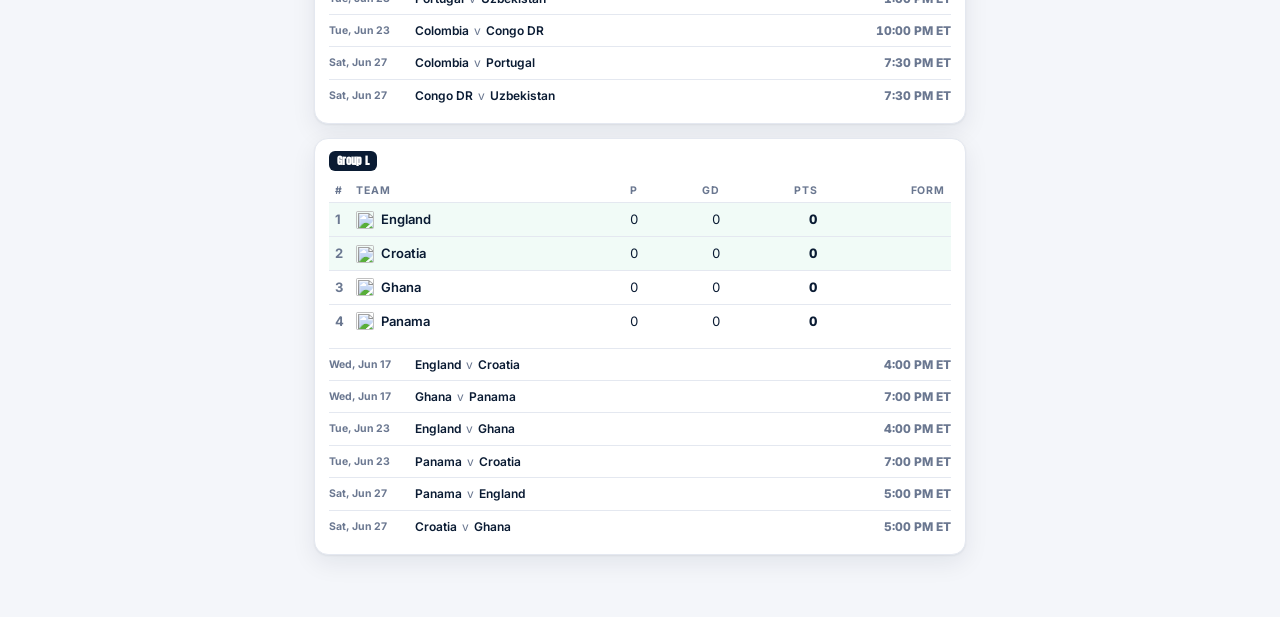
==== commit 64c2a59b: "Groups tab: show each group's fixtures (ET, no score until official) + cache-bust data fetches - ren" ====
--- a/features.html
+++ b/features.html
@@ -39,44 +39,73 @@
     return '<span class="badge '+c+'">'+x+'</span>';
   }).join("")+'</div>';
 }
-function fmtDate(s){
-  if(!s) return '';
-  var d=new Date(s);
-  return d.toLocaleDateString(undefined,{month:'short',day:'numeric'})
-    +' '+d.toLocaleTimeString(undefined,{hour:'2-digit',minute:'2-digit'});
-}
+// Eastern Time (America/New_York) helpers — match list is shown in ET.
+var ET = 'America/New_York';
+function etDayKey(s){ return new Date(s).toLocaleDateString('en-CA',{timeZone:ET}); }            // YYYY-MM-DD for grouping
+function etDayLabel(s){ return new Date(s).toLocaleDateString('en-US',{timeZone:ET,weekday:'short',month:'short',day:'numeric'}); }
+function etTime(s){ return new Date(s).toLocaleTimeString('en-US',{timeZone:ET,hour:'numeric',minute:'2-digit'})+' ET'; }
 async function loadJSON(url){
-  try{ var r=await fetch(url,{cache:'no-store'}); if(!r.ok) return null; return await r.json(); }
-  catch(e){ return null; }
+  try{
+    // Append a unique query param to dodge GitHub's CDN + browser caching of the JSON.
+    var bust = url + (url.indexOf('?')<0 ? '?' : '&') + 't=' + Date.now();
+    var r = await fetch(bust, {cache:'no-store'});
+    if(!r.ok) return null;
+    return await r.json();
+  }catch(e){ return null; }
 }
 
 /* ============================================================
    GROUP STAGE DASHBOARD  (data/standings.json)
    ============================================================ */
+// One group's standings table (teams). Empty string if no table data.
+function groupTable(g){
+  if(!g || !(g.table||[]).length) return '';
+  var rows = g.table.map(function(t,i){
+    return '<tr class="'+(i<2?'qual':'')+'">'
+      +'<td class="lft pos">'+(i+1)+'</td>'
+      +'<td class="lft"><span class="tm">'+crest(t)+(t.name||t.tla||'')+'</span></td>'
+      +'<td class="nums">'+num(t.played)+'</td>'
+      +'<td class="nums">'+sign(t.gd)+'</td>'
+      +'<td class="nums pts">'+num(t.points)+'</td>'
+      +'<td>'+formB(t.form)+'</td></tr>';
+  }).join("");
+  return '<table class="standings"><thead><tr><th class="lft">#</th><th class="lft">Team</th>'
+    +'<th>P</th><th>GD</th><th>Pts</th><th>Form</th></tr></thead><tbody>'+rows+'</tbody></table>';
+}
+// One fixture row: day · teams · (kickoff time in ET, or the score once FINISHED).
+function groupFixtureRow(m){
+  var fin = m.status==='FINISHED', live = m.status==='IN_PLAY' || m.status==='PAUSED';
+  var right = fin ? (num(m.home.score)+'–'+num(m.away.score)) : (live ? '🔴 LIVE' : etTime(m.utcDate));
+  return '<div class="gfx"><span class="gfx-d">'+etDayLabel(m.utcDate)+'</span>'
+    +'<span class="gfx-m">'+(m.home.name||m.home.tla||'TBD')+' <i>v</i> '+(m.away.name||m.away.tla||'TBD')+'</span>'
+    +'<span class="gfx-r'+(fin?' fin':'')+(live?' live':'')+'">'+right+'</span></div>';
+}
 async function renderGroups(){
-  view.innerHTML = eyebrow('Group stage · standings') + emptyState('Loading…');
-  var d = await loadJSON('data/standings.json');
-  var groups = d && d.groups || [];
-  if(!groups.length){
-    view.innerHTML = eyebrow('Group stage · standings')
-      + emptyState('<b>No standings yet.</b><br>Group tables fill in automatically once matches are played.');
+  view.innerHTML = eyebrow('Group stage') + emptyState('Loading…');
+  var sd = await loadJSON('data/standings.json');
+  var md = await loadJSON('data/matches.json');
+  var standings = (sd && sd.groups) || [];
+  // Bucket group-stage fixtures by their group letter.
+  var byGroup = {};
+  ((md && md.matches) || []).forEach(function(m){
+    if(!m.group) return;
+    var L = String(m.group).replace(/group[_\s]*/i,'').toUpperCase();
+    (byGroup[L] = byGroup[L] || []).push(m);
+  });
+  var stMap = {}; standings.forEach(function(g){ stMap[g.name]=g; });
+  // Use the standings group order if we have it; otherwise derive from fixtures.
+  var letters = standings.length ? standings.map(function(g){return g.name;}) : Object.keys(byGroup).sort();
+  if(!letters.length){
+    view.innerHTML = eyebrow('Group stage') + emptyState('Groups appear here once the schedule is published.');
     return;
   }
-  var html = groups.map(function(g){
-    var rows = (g.table||[]).map(function(t,i){
-      return '<tr class="'+(i<2?'qual':'')+'">'
-        +'<td class="lft pos">'+(i+1)+'</td>'
-        +'<td class="lft"><span class="tm">'+crest(t)+(t.name||t.tla||'')+'</span></td>'
-        +'<td class="nums">'+num(t.played)+'</td>'
-        +'<td class="nums">'+sign(t.gd)+'</td>'
-        +'<td class="nums pts">'+num(t.points)+'</td>'
-        +'<td>'+formB(t.form)+'</td></tr>';
-    }).join("");
-    return '<section class="card group"><h3><span class="tag">Group '+g.name+'</span></h3>'
-      +'<table class="standings"><thead><tr><th class="lft">#</th><th class="lft">Team</th>'
-      +'<th>P</th><th>GD</th><th>Pts</th><th>Form</th></tr></thead><tbody>'+rows+'</tbody></table></section>';
+  var html = letters.map(function(L){
+    var fixtures = (byGroup[L]||[]).slice().sort(function(a,b){ return new Date(a.utcDate)-new Date(b.utcDate); });
+    var fixHtml = fixtures.length ? '<div class="g-fixtures">'+fixtures.map(groupFixtureRow).join("")+'</div>' : '';
+    return '<section class="card group"><h3><span class="tag">Group '+L+'</span></h3>'
+      + groupTable(stMap[L]) + fixHtml + '</section>';
   }).join("");
-  view.innerHTML = eyebrow('Group stage · standings') + html;
+  view.innerHTML = eyebrow('Group stage · teams & fixtures (times in ET)') + html;
 }
 
 /* ============================================================
@@ -114,7 +143,7 @@
 function matchRow(m){
   var hs=m.home.score, as=m.away.score, played = hs!=null && as!=null;
   var live = m.status==='IN_PLAY' || m.status==='PAUSED';
-  var st = live ? '🔴 LIVE' : (m.status==='FINISHED' ? 'FT' : fmtDate(m.utcDate));
+  var st = live ? '🔴 LIVE' : (m.status==='FINISHED' ? 'FT' : etTime(m.utcDate));
   var winH = m.winner==='HOME_TEAM', winA = m.winner==='AWAY_TEAM';
   return '<div class="mrow">'
     +'<div class="mt'+(winH?' win':'')+'">'+crest(m.home)+'<span class="nm">'+(m.home.name||'TBD')+'</span></div>'
@@ -131,11 +160,16 @@
       + emptyState('<b>No fixtures yet.</b><br>Matches appear here as soon as the schedule is published.');
     return;
   }
+  // Sort by kickoff (UTC instant), then group under ET day headers.
   ms = ms.slice().sort(function(a,b){ return new Date(a.utcDate)-new Date(b.utcDate); });
-  // Show live/today first by simple date order; cap the list so it stays light.
-  var rows = ms.slice(0,60).map(matchRow).join("");
-  view.innerHTML = eyebrow('Matches · fixtures & results')
-    + '<div class="match-list">' + rows + '</div>';
+  var lastDay = null, list = "";
+  ms.forEach(function(m){
+    var key = etDayKey(m.utcDate);
+    if(key !== lastDay){ lastDay = key; list += '<div class="day-head">'+etDayLabel(m.utcDate)+'</div>'; }
+    list += matchRow(m);
+  });
+  view.innerHTML = eyebrow('Matches · all '+ms.length+' fixtures · times in ET')
+    + '<div class="match-list">' + list + '</div>';
 }
 
 /* ============================================================
--- a/styles/features.css
+++ b/styles/features.css
@@ -68,6 +68,16 @@
 table.standings .tm{display:flex;align-items:center;gap:7px;font-weight:600}
 table.standings .pts{font-weight:800}
 .form-row{display:flex;gap:3px;justify-content:flex-end}
+/* Per-group fixtures under each table */
+.g-fixtures{margin-top:10px;border-top:1px solid var(--line)}
+.gfx{display:flex;align-items:center;gap:8px;padding:7px 0;border-top:1px solid var(--line);font-size:12px}
+.gfx:first-child{border-top:0}
+.gfx-d{flex:0 0 auto;min-width:78px;color:var(--muted);font-weight:700;font-size:10.5px}
+.gfx-m{flex:1;font-weight:600;white-space:nowrap;overflow:hidden;text-overflow:ellipsis}
+.gfx-m i{color:var(--muted);font-style:normal;font-weight:400;margin:0 2px}
+.gfx-r{flex:0 0 auto;font-weight:800;font-variant-numeric:tabular-nums;color:var(--muted)}
+.gfx-r.fin{color:var(--ink)}
+.gfx-r.live{color:var(--red)}
 .hint{font-size:11px;color:var(--muted);margin-top:8px;display:flex;gap:6px;align-items:center}
 .hint .dot{width:7px;height:7px;border-radius:50%;background:var(--gold)}
 .hint.go .dot{background:var(--green)}
@@ -150,6 +160,10 @@
 
 /* Match list (real fixtures/results) */
 .match-list{display:flex;flex-direction:column;gap:8px}
+.day-head{position:sticky;top:46px;z-index:5;background:var(--paper);
+  font-weight:800;font-size:11px;letter-spacing:.06em;text-transform:uppercase;
+  color:var(--muted);padding:8px 2px 4px;margin-top:6px}
+.day-head:first-child{margin-top:0}
 .mrow{display:flex;align-items:center;gap:8px;background:var(--surface);border:1px solid var(--line);
   border-radius:12px;box-shadow:var(--shadow);padding:10px 12px}
 .mt{flex:1;display:flex;align-items:center;gap:7px;min-width:0;font-size:13px;font-weight:600}
